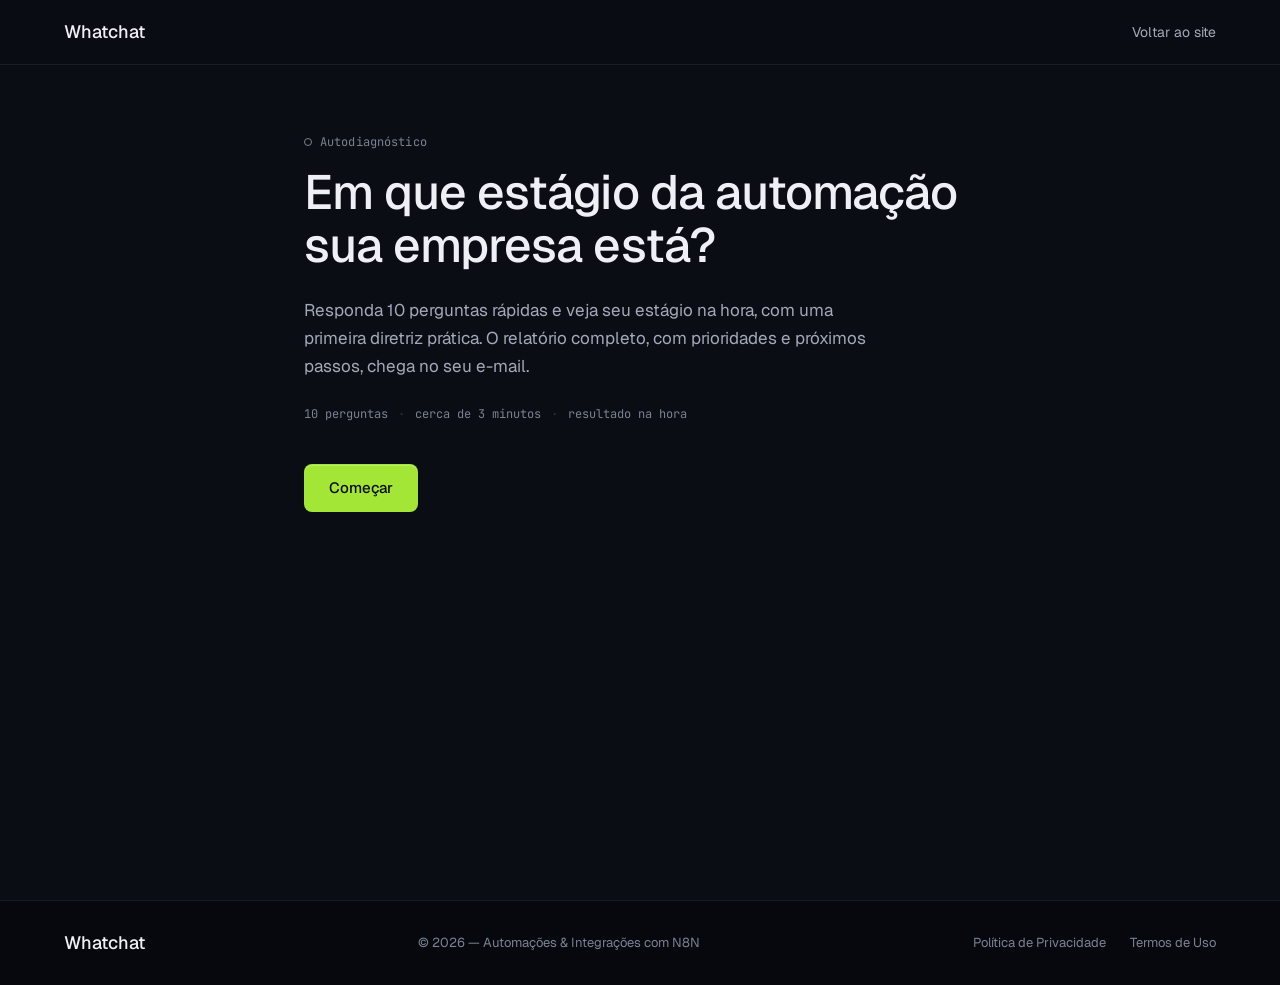
==== diagnostico.html @ 628d9ab1 "Unslop do site e autodiagnostico de automacao - Redesenha o site: grafite neutro, um accent, Geist, " ====
<!DOCTYPE html>
<html lang="pt-BR">
<head>
  <meta charset="UTF-8" />
  <meta name="viewport" content="width=device-width, initial-scale=1.0" />
  <title>Autodiagnóstico de automação — Whatchat</title>
  <meta name="description" content="Descubra em que estágio de automação sua empresa está. Responda 10 perguntas rápidas, veja seu resultado na hora e receba o relatório completo por e-mail." />

  <meta property="og:type" content="website" />
  <meta property="og:url" content="https://whatchat.com.br/diagnostico.html" />
  <meta property="og:title" content="Autodiagnóstico de automação — Whatchat" />
  <meta property="og:description" content="Descubra em que estágio de automação sua empresa está. Responda 10 perguntas rápidas e receba o relatório completo por e-mail." />
  <meta property="og:image" content="https://whatchat.com.br/imagens/post1.png" />
  <meta property="og:locale" content="pt_BR" />

  <link rel="stylesheet" href="style.css" />
  <link rel="preconnect" href="https://fonts.googleapis.com" />
  <link rel="preconnect" href="https://fonts.gstatic.com" crossorigin />
  <link href="https://fonts.googleapis.com/css2?family=Geist:wght@400;500&family=JetBrains+Mono:wght@400;500&display=swap" rel="stylesheet" />
</head>
<body>

  <nav class="nav scrolled">
    <div class="nav__inner">
      <a href="/" class="nav__logo">Whatchat</a>
      <a href="/" class="nav__back">Voltar ao site</a>
    </div>
  </nav>

  <main class="dx">
    <div class="container dx__inner">

      <!-- 1. Entrada -->
      <section id="dxIntro" aria-labelledby="dxIntroTitle">
        <div class="section-label">Autodiagnóstico</div>
        <h1 class="dx-title" id="dxIntroTitle">Em que estágio da automação sua empresa está?</h1>
        <p class="dx-lead">
          Responda 10 perguntas rápidas e veja seu estágio na hora, com uma primeira diretriz prática.
          O relatório completo, com prioridades e próximos passos, chega no seu e-mail.
        </p>
        <p class="dx-meta"><span>10 perguntas</span><span>cerca de 3 minutos</span><span>resultado na hora</span></p>
        <button type="button" class="btn btn--primary btn--lg" id="dxStart">Começar</button>
      </section>

      <!-- 2. Perguntas -->
      <section id="dxQuiz" hidden aria-label="Perguntas do autodiagnóstico">
        <div class="dx-top">
          <span id="dxCount" aria-live="polite">Pergunta 1 de 10</span>
          <span id="dxArea"></span>
        </div>
        <div class="dx-progress" role="progressbar" aria-label="Progresso" aria-valuemin="0" aria-valuemax="10" aria-valuenow="1">
          <div class="dx-progress__fill" id="dxBar"></div>
        </div>
        <div id="dxQuestion"></div>
        <div class="dx-actions">
          <button type="button" class="btn btn--ghost" id="dxBack">Voltar</button>
          <button type="button" class="btn btn--primary" id="dxNext" disabled>Continuar</button>
        </div>
      </section>

      <!-- 3. Resultado parcial + porta de contato -->
      <section id="dxResult" hidden aria-labelledby="dxStageName">
        <div class="section-label">Seu resultado</div>
        <h1 class="dx-stage__name" id="dxStageName" tabindex="-1"></h1>
        <p class="dx-stage__score" id="dxScore"></p>
        <ol class="dx-track" id="dxTrack" aria-label="Estágios de automação"></ol>
        <p class="dx-lead" id="dxStageText"></p>

        <h2 class="dx-h2">Como você está em cada área</h2>
        <ul class="dx-areas" id="dxAreas"></ul>

        <div class="dx-tip">
          <p class="dx-tip__label">Primeiro passo recomendado</p>
          <p id="dxTip"></p>
        </div>

        <div class="dx-gate">
          <h2 class="dx-gate__title">Receba o relatório completo por e-mail</h2>
          <ul class="dx-gate__list">
            <li>Nota detalhada em cada área, com o que está funcionando e o que está travando</li>
            <li>As três automações que eu priorizaria para o seu perfil</li>
            <li>Um roteiro de próximos passos para o seu estágio</li>
          </ul>

          <form id="dxForm" novalidate>
            <div class="form-group">
              <label for="dxName">Nome</label>
              <input type="text" id="dxName" name="nome" autocomplete="name" placeholder="Seu nome" required />
            </div>
            <div class="form-group">
              <label for="dxEmail">E-mail</label>
              <input type="email" id="dxEmail" name="email" autocomplete="email" placeholder="seu@email.com" required />
            </div>
            <div class="form-group">
              <label for="dxPhone">WhatsApp</label>
              <input type="tel" id="dxPhone" name="whatsapp" autocomplete="tel" inputmode="tel" placeholder="(21) 99999-9999" required />
            </div>
            <div class="form-group">
              <label for="dxCompany">Empresa <span class="dx-optional">(opcional)</span></label>
              <input type="text" id="dxCompany" name="empresa" autocomplete="organization" placeholder="Nome da empresa" />
            </div>

            <!-- Campo isca contra robôs: pessoas não veem nem preenchem -->
            <div class="dx-hp" aria-hidden="true">
              <label for="dxWebsite">Site</label>
              <input type="text" id="dxWebsite" name="website" tabindex="-1" autocomplete="off" />
            </div>

            <label class="dx-check">
              <input type="checkbox" id="dxConsentPolicy" required />
              <span>Li e aceito a <a href="/privacidade.html" target="_blank" rel="noopener">Política de Privacidade</a> e autorizo o uso dos meus dados para gerar e enviar o relatório.</span>
            </label>
            <label class="dx-check">
              <input type="checkbox" id="dxConsentContact" />
              <span>Aceito receber contato da Whatchat por WhatsApp ou e-mail sobre propostas e serviços de automação. Posso revogar quando quiser.</span>
            </label>

            <p class="dx-error" id="dxFormError" role="alert" hidden></p>
            <button type="submit" class="btn btn--primary btn--lg btn--full" id="dxSubmit">Receber relatório completo</button>
          </form>
        </div>

        <button type="button" class="dx-restart" id="dxRestart">Refazer o autodiagnóstico</button>
      </section>

      <!-- 4. Confirmação -->
      <section id="dxDone" hidden aria-labelledby="dxDoneTitle">
        <div class="section-label">Relatório enviado</div>
        <h1 class="dx-title" id="dxDoneTitle" tabindex="-1">Seu relatório está a caminho</h1>
        <p class="dx-lead">Enviei para <strong id="dxDoneEmail"></strong>. Se não aparecer em alguns minutos, confira a caixa de spam.</p>
        <p class="dx-lead">
          Quer ir além do relatório? No diagnóstico gratuito, olhamos juntos os seus processos e eu aponto por onde começar.
        </p>
        <div class="dx-done__btns">
          <a href="https://wa.me/5521995132305" class="btn btn--primary btn--lg" target="_blank" rel="noopener">Falar no WhatsApp</a>
          <a href="/#contato" class="btn btn--ghost btn--lg">Solicitar diagnóstico gratuito</a>
        </div>
      </section>

    </div>
  </main>

  <footer class="footer">
    <div class="container footer__inner">
      <a href="/" class="nav__logo">Whatchat</a>
      <p class="footer__copy">© 2026 — Automações & Integrações com N8N</p>
      <div class="footer__links">
        <a href="/privacidade.html">Política de Privacidade</a>
        <a href="/termos.html">Termos de Uso</a>
      </div>
    </div>
  </footer>

  <script src="diagnostico.js"></script>
</body>
</html>
---- style.css ----
/* ── Reset & tokens ── */
*, *::before, *::after { box-sizing: border-box; margin: 0; padding: 0; }

:root {
  /* Neutral ramp (ink): surfaces, hairlines and text roles */
  --bg-deep: #07080d;
  --bg: #0b0d14;
  --card: #11141c;
  --raised: #1a1e28;
  --raised-2: #222735;
  --line: rgba(238, 240, 245, .08);
  --line-strong: rgba(238, 240, 245, .16);
  --text: #eef0f5;
  --text-2: #a3a9b8;
  --text-3: #7a8296;

  /* One accent, used rarely: primary action, live state, final step */
  --accent: #a3e635;
  --on-accent: #0b0d14;
  --negative: #e5484d;

  --font: 'Geist', system-ui, -apple-system, 'Segoe UI', sans-serif;
  --mono: 'JetBrains Mono', ui-monospace, 'SFMono-Regular', Menlo, monospace;
  --ease: cubic-bezier(.22, 1, .36, 1);

  /* Aliases used by the legal pages */
  --text-muted: var(--text-2);
  --text-dim: var(--text-3);
}

html { scroll-behavior: smooth; }

body {
  font-family: var(--font);
  background: var(--bg);
  color: var(--text);
  font-size: 16px;
  line-height: 1.6;
  overflow-x: hidden;
  -webkit-font-smoothing: antialiased;
}

section[id] { scroll-margin-top: 64px; }

.container {
  max-width: 1200px;
  margin: 0 auto;
  padding: 0 24px;
}

.section { padding: 96px 0; }

a { color: inherit; }

:focus-visible {
  outline: 2px solid var(--accent);
  outline-offset: 2px;
}

/* ── Typography ── */
.section-label {
  display: inline-flex;
  align-items: center;
  gap: 8px;
  font-family: var(--mono);
  font-size: 12px;
  line-height: 16px;
  letter-spacing: .01em;
  color: var(--text-3);
  margin-bottom: 16px;
}
/* Signature: the port dot of a workflow node */
.section-label::before {
  content: '';
  width: 8px;
  height: 8px;
  border-radius: 50%;
  border: 1px solid var(--text-3);
}

.legal-page .section-label { display: flex; }

.section-title {
  font-size: clamp(1.75rem, 3.4vw, 2.25rem);
  font-weight: 500;
  line-height: 1.15;
  letter-spacing: -.01em;
  margin-bottom: 16px;
  max-width: 24ch;
}

.section-sub {
  font-size: 17px;
  line-height: 28px;
  color: var(--text-2);
  max-width: 36rem;
  margin-bottom: 48px;
}

.accent { color: var(--accent); }

strong { color: var(--text); font-weight: 500; }

/* ── Buttons ── */
.btn {
  display: inline-flex;
  align-items: center;
  justify-content: center;
  gap: 8px;
  height: 40px;
  padding: 0 20px;
  border-radius: 8px;
  font-family: inherit;
  font-size: 15px;
  font-weight: 500;
  text-decoration: none;
  cursor: pointer;
  border: 1px solid transparent;
  transition: color .15s var(--ease), background-color .15s var(--ease), border-color .15s var(--ease), transform .15s var(--ease);
  white-space: nowrap;
}
.btn:active { transform: scale(.98); }

.btn--primary {
  background: var(--accent);
  color: var(--on-accent);
  box-shadow: inset 0 1px 0 rgba(255, 255, 255, .25);
}
.btn--primary:hover { background: #b5ec5a; }

.btn--ghost {
  background: var(--raised);
  color: var(--text);
  border-color: var(--line-strong);
  box-shadow: inset 0 1px 0 rgba(255, 255, 255, .06);
}
.btn--ghost:hover { background: var(--raised-2); }

.btn--lg { height: 48px; padding: 0 24px; }
.btn--sm { height: 36px; padding: 0 16px; font-size: 14px; }
.btn--full { width: 100%; }

.btn.is-success { background: var(--raised-2); color: var(--text); box-shadow: none; }
.btn.is-error { background: var(--negative); color: #fff; }
.btn:disabled:not(.is-success) { opacity: .6; cursor: not-allowed; }

/* ── Nav ── */
.nav {
  position: fixed;
  top: 0; left: 0; right: 0;
  z-index: 100;
  transition: background-color .3s var(--ease), border-color .3s var(--ease);
  border-bottom: 1px solid transparent;
}

.nav.scrolled {
  background: rgba(11, 13, 20, .96);
  backdrop-filter: blur(12px);
  border-bottom-color: var(--line);
}

.nav__inner {
  max-width: 1200px;
  height: 64px;
  margin: 0 auto;
  padding: 0 24px;
  display: flex;
  align-items: center;
  justify-content: space-between;
}

.nav__logo {
  font-family: var(--font);
  font-size: 18px;
  line-height: 1;
  font-weight: 500;
  color: var(--text);
  text-decoration: none;
}

.nav__links {
  display: flex;
  align-items: center;
  gap: 32px;
  list-style: none;
}

.nav__links a {
  color: var(--text-2);
  text-decoration: none;
  font-size: 14px;
  font-weight: 400;
  transition: color .15s var(--ease), background-color .15s var(--ease);
}
.nav__links a:hover { color: var(--text); }
.nav__links .btn { color: var(--text); font-weight: 500; }

.nav__hamburger {
  display: none;
  flex-direction: column;
  gap: 5px;
  background: none;
  border: none;
  cursor: pointer;
  padding: 8px;
}
.nav__hamburger span {
  display: block;
  width: 20px;
  height: 1.5px;
  background: var(--text);
  border-radius: 2px;
}

.nav__mobile {
  display: none;
  flex-direction: column;
  background: var(--bg-deep);
  border-bottom: 1px solid var(--line);
  padding: 8px 0;
}
.nav__mobile.open { display: flex; }
.nav__mobile a {
  color: var(--text-2);
  text-decoration: none;
  padding: 12px 24px;
  font-size: 15px;
  transition: background-color .15s var(--ease), color .15s var(--ease);
}
.nav__mobile a:hover { background: var(--card); color: var(--text); }

/* ── Hero ── */
.hero {
  min-height: 100svh;
  display: flex;
  align-items: center;
  padding: 128px 0 96px;
}

.hero__inner {
  width: 100%;
  display: grid;
  grid-template-columns: minmax(0, 1fr) 480px;
  gap: 64px;
  align-items: center;
}

.hero__status {
  display: inline-flex;
  align-items: center;
  gap: 8px;
  font-family: var(--mono);
  font-size: 12px;
  line-height: 16px;
  color: var(--text-3);
  margin-bottom: 24px;
}
.hero__status::before {
  content: '';
  width: 6px;
  height: 6px;
  border-radius: 50%;
  background: var(--accent);
}

.hero__title {
  font-size: clamp(2.25rem, 4.6vw, 3.5rem);
  font-weight: 500;
  line-height: 1.08;
  letter-spacing: -.025em;
  margin-bottom: 24px;
}

.hero__sub {
  font-size: 18px;
  line-height: 28px;
  color: var(--text-2);
  max-width: 36rem;
  margin-bottom: 40px;
}

.hero__ctas {
  display: flex;
  gap: 12px;
  flex-wrap: wrap;
  margin-bottom: 48px;
}

.hero__tools {
  font-family: var(--mono);
  font-size: 12px;
  line-height: 20px;
  color: var(--text-3);
}
.hero__tools span { white-space: nowrap; }
.hero__tools span + span::before {
  content: '·';
  margin: 0 10px;
  color: var(--line-strong);
}

/* One entrance on load: short fade and rise, small stagger */
@keyframes rise {
  from { opacity: 0; transform: translateY(10px); }
  to { opacity: 1; transform: none; }
}
.hero__text > * { animation: rise .45s var(--ease) both; }
.hero__text > :nth-child(2) { animation-delay: 60ms; }
.hero__text > :nth-child(3) { animation-delay: 120ms; }
.hero__text > :nth-child(4) { animation-delay: 180ms; }
.hero__text > :nth-child(5) { animation-delay: 240ms; }
.flow { animation: rise .5s var(--ease) 180ms both; }

/* ── Workflow preview ── */
.flow {
  background: var(--card);
  border: 1px solid var(--line);
  border-radius: 16px;
  overflow: hidden;
}

.flow__bar {
  display: flex;
  justify-content: space-between;
  align-items: center;
  gap: 16px;
  height: 44px;
  padding: 0 24px;
  border-bottom: 1px solid var(--line);
  font-family: var(--mono);
  font-size: 12px;
  line-height: 16px;
  color: var(--text-3);
}
.flow__bar span:first-child { overflow: hidden; text-overflow: ellipsis; white-space: nowrap; }
.flow__state { display: inline-flex; align-items: center; gap: 8px; color: var(--text-2); }
.flow__state::before {
  content: '';
  width: 6px;
  height: 6px;
  border-radius: 50%;
  background: var(--accent);
}

.flow__canvas {
  display: grid;
  grid-template-columns: 1fr 1fr;
  column-gap: 56px;
  row-gap: 40px;
  padding: 32px 24px;
}

.node {
  position: relative;
  display: flex;
  flex-direction: column;
  gap: 4px;
  padding: 12px 16px;
  background: var(--raised);
  border: 1px solid var(--line);
  border-radius: 8px;
}
.node.is-active {
  background: var(--raised-2);
  box-shadow: inset 0 1px 0 rgba(255, 255, 255, .12);
}
.node.is-active .node__meta { color: var(--accent); }

.node__kind {
  display: flex;
  align-items: center;
  gap: 8px;
  font-family: var(--mono);
  font-size: 12px;
  line-height: 16px;
  color: var(--text-3);
}
.node__kind svg {
  width: 16px;
  height: 16px;
  fill: none;
  stroke: currentColor;
  stroke-width: 1.5;
  stroke-linecap: round;
  stroke-linejoin: round;
}
.node__title { font-size: 14px; line-height: 20px; font-weight: 500; }
.node__meta { font-family: var(--mono); font-size: 12px; line-height: 16px; color: var(--text-3); }

/* Connectors: lines and ports between nodes */
.node:not(:last-child)::after {
  content: '';
  position: absolute;
  background: var(--line-strong);
}
.port {
  position: absolute;
  display: none;
  width: 8px;
  height: 8px;
  border-radius: 50%;
  background: var(--card);
  border: 1px solid var(--text-3);
}
.port--t { top: -4px; left: calc(50% - 4px); }
.port--b { bottom: -4px; left: calc(50% - 4px); }
.port--l { left: -4px; top: calc(50% - 4px); }
.port--r { right: -4px; top: calc(50% - 4px); }

@media (min-width: 561px) {
  /* Snake layout: 1 → 2 on top, 2 ↓ 3, 3 ← 4 on the bottom row */
  .node:nth-child(3) { grid-column: 2; grid-row: 2; }
  .node:nth-child(4) { grid-column: 1; grid-row: 2; }

  .node:nth-child(1)::after { top: 50%; left: 100%; width: 56px; height: 1px; }
  .node:nth-child(2)::after { top: 100%; left: 50%; width: 1px; height: 40px; }
  .node:nth-child(3)::after { top: 50%; right: 100%; width: 56px; height: 1px; }

  .node:nth-child(1) .port--r,
  .node:nth-child(2) .port--l,
  .node:nth-child(2) .port--b,
  .node:nth-child(3) .port--t,
  .node:nth-child(3) .port--l,
  .node:nth-child(4) .port--r { display: block; }
}

@media (max-width: 560px) {
  .flow__canvas { grid-template-columns: 1fr; row-gap: 24px; padding: 24px 16px; }
  .node:not(:last-child)::after { top: 100%; left: 50%; width: 1px; height: 24px; }
  .node:not(:last-child) .port--b,
  .node:not(:first-child) .port--t { display: block; }
}

.flow__log {
  border-top: 1px solid var(--line);
  padding: 16px 24px;
  font-family: var(--mono);
  font-size: 12px;
  line-height: 20px;
  color: var(--text-3);
}
.flow__log div {
  display: grid;
  grid-template-columns: 64px minmax(0, 1fr) auto;
  gap: 12px;
}
.flow__log span:nth-child(2) { color: var(--text-2); overflow: hidden; text-overflow: ellipsis; white-space: nowrap; }
.flow__log span:last-child { text-align: right; font-variant-numeric: tabular-nums; }

/* ── Stats ── */
.stats {
  background: var(--bg-deep);
  border-top: 1px solid var(--line);
  border-bottom: 1px solid var(--line);
}

.stats__grid {
  display: grid;
  grid-template-columns: repeat(4, 1fr);
}

.stat {
  display: flex;
  flex-direction: column;
  gap: 12px;
  padding: 40px 32px;
  border-left: 1px solid var(--line);
}
.stat:first-child { padding-left: 0; border-left: none; }

.stat__num {
  font-family: var(--mono);
  font-size: 32px;
  line-height: 1;
  font-weight: 500;
  font-variant-numeric: tabular-nums;
}
.stat__label {
  font-size: 14px;
  line-height: 20px;
  color: var(--text-2);
  max-width: 20ch;
}

/* ── About ── */
.about__inner {
  display: grid;
  grid-template-columns: 1fr 1fr;
  gap: 80px;
  align-items: start;
}

.about__text p {
  color: var(--text-2);
  margin-bottom: 16px;
  font-size: 16px;
  line-height: 26px;
  max-width: 36rem;
}
.about__text p:last-child { margin-bottom: 0; }

.about__skills {
  display: flex;
  flex-direction: column;
  gap: 24px;
}

.skill-group {
  padding-top: 24px;
  border-top: 1px solid var(--line);
}

.skill-group h3 {
  font-size: 15px;
  line-height: 20px;
  font-weight: 500;
  margin-bottom: 12px;
}

.skill-group ul {
  list-style: none;
  display: flex;
  flex-direction: column;
  gap: 8px;
}

.skill-group li {
  font-size: 14px;
  line-height: 20px;
  color: var(--text-2);
  padding-left: 16px;
  position: relative;
}
.skill-group li::before {
  content: '';
  position: absolute;
  left: 0;
  top: 8px;
  width: 4px;
  height: 4px;
  border-radius: 50%;
  background: var(--text-3);
}

/* ── Solutions ── */
.solutions { background: var(--bg-deep); border-top: 1px solid var(--line); }

.solutions__grid {
  display: grid;
  grid-template-columns: repeat(3, 1fr);
  gap: 1px;
  background: rgba(238, 240, 245, .1);
  border: 1px solid rgba(238, 240, 245, .1);
  border-radius: 16px;
  overflow: hidden;
}

.sol-card {
  background: var(--card);
  padding: 32px;
  display: flex;
  flex-direction: column;
  gap: 12px;
  transition: background-color .15s var(--ease);
}
.sol-card:hover { background: var(--raised); }
.sol-card > svg {
  width: 20px;
  height: 20px;
  color: var(--text-3);
  stroke-linecap: round;
  stroke-linejoin: round;
  margin-bottom: 4px;
}

.sol-card h3 {
  font-size: 17px;
  font-weight: 500;
  line-height: 24px;
}

.sol-card p {
  font-size: 14px;
  color: var(--text-2);
  line-height: 22px;
  max-width: 44ch;
}

.sol-card__tags {
  margin-top: auto;
  padding-top: 12px;
  font-family: var(--mono);
  font-size: 12px;
  line-height: 16px;
  color: var(--text-3);
}
.sol-card__tags span + span::before {
  content: '·';
  margin: 0 8px;
  color: var(--line-strong);
}

/* ── Diferenciais ── */
.diff__grid {
  display: grid;
  grid-template-columns: repeat(4, 1fr);
  gap: 40px;
  margin-top: 48px;
}

.diff-item {
  display: flex;
  flex-direction: column;
  gap: 8px;
  padding-top: 24px;
  border-top: 1px solid var(--line);
}

.diff-item__num {
  font-family: var(--mono);
  font-size: 12px;
  line-height: 16px;
  color: var(--text-3);
  margin-bottom: 4px;
}

.diff-item h3 {
  font-size: 17px;
  line-height: 24px;
  font-weight: 500;
}

.diff-item p {
  font-size: 14px;
  color: var(--text-2);
  line-height: 22px;
}

/* ── Process: the same node-and-line motif, as a flow ── */
.process { background: var(--bg-deep); border-top: 1px solid var(--line); }

.process__steps {
  display: grid;
  grid-template-columns: repeat(5, 1fr);
  gap: 24px;
  margin-top: 48px;
}

.step {
  position: relative;
  padding-top: 32px;
}
.step::before {
  content: '';
  position: absolute;
  top: 4px;
  left: 0;
  right: -24px;
  height: 1px;
  background: var(--line-strong);
}
.step:last-child::before { right: 0; }
.step::after {
  content: '';
  position: absolute;
  top: 0;
  left: 0;
  width: 9px;
  height: 9px;
  border-radius: 50%;
  background: var(--bg-deep);
  border: 1px solid var(--text-3);
}
.step:last-child::after { background: var(--accent); border-color: var(--accent); }

.step__num {
  display: block;
  font-family: var(--mono);
  font-size: 12px;
  line-height: 16px;
  color: var(--text-3);
  margin-bottom: 8px;
}
.step h3 {
  font-size: 17px;
  line-height: 24px;
  font-weight: 500;
  margin-bottom: 8px;
}
.step p {
  font-size: 14px;
  color: var(--text-2);
  line-height: 22px;
}

/* ── FAQ ── */
.faq__inner {
  display: grid;
  grid-template-columns: 340px 1fr;
  gap: 80px;
  align-items: start;
}

.faq__list { border-top: 1px solid var(--line); }

.faq-item { border-bottom: 1px solid var(--line); }

.faq-item summary {
  cursor: pointer;
  padding: 20px 0;
  font-size: 16px;
  line-height: 24px;
  font-weight: 500;
  list-style: none;
  display: flex;
  justify-content: space-between;
  align-items: center;
  gap: 24px;
  user-select: none;
}
.faq-item summary::-webkit-details-marker { display: none; }
.faq-item summary::after {
  content: '+';
  font-family: var(--mono);
  font-size: 18px;
  font-weight: 400;
  color: var(--text-3);
  flex-shrink: 0;
  transition: transform .2s var(--ease), color .15s var(--ease);
}
.faq-item[open] summary::after { transform: rotate(45deg); }
.faq-item summary:hover::after { color: var(--text); }

.faq-item p {
  padding: 0 40px 20px 0;
  font-size: 15px;
  color: var(--text-2);
  line-height: 24px;
  max-width: 60ch;
}

/* ── CTA final ── */
.cta-final { border-top: 1px solid var(--line); }

.cta-final__inner {
  display: grid;
  grid-template-columns: 1fr 1fr;
  gap: 80px;
  align-items: start;
}

.cta-final__text p {
  color: var(--text-2);
  font-size: 17px;
  line-height: 28px;
  max-width: 32rem;
  margin-bottom: 32px;
}

.cta-final__btns {
  display: flex;
  gap: 12px;
  flex-wrap: wrap;
}

/* ── Contact form ── */
.contact-form {
  background: var(--card);
  border: 1px solid var(--line);
  border-radius: 16px;
  padding: 32px;
  display: flex;
  flex-direction: column;
  gap: 20px;
}

.form-group {
  display: flex;
  flex-direction: column;
  gap: 8px;
}

.form-group label {
  font-size: 13px;
  line-height: 20px;
  color: var(--text-2);
}

.form-group input,
.form-group textarea {
  background: var(--bg);
  border: 1px solid var(--line-strong);
  border-radius: 8px;
  padding: 12px 16px;
  font-size: 15px;
  line-height: 20px;
  color: var(--text);
  font-family: var(--font);
  outline: none;
  transition: border-color .15s var(--ease);
  resize: vertical;
}

.form-group input::placeholder,
.form-group textarea::placeholder { color: var(--text-3); }

.form-group input:focus,
.form-group textarea:focus { border-color: var(--accent); }

.form-note {
  font-size: 12px;
  line-height: 18px;
  color: var(--text-3);
}
.form-note a {
  color: var(--text-2);
  text-decoration: underline;
  text-underline-offset: 2px;
  transition: color .15s var(--ease);
}
.form-note a:hover { color: var(--text); }

/* ── Footer ── */
.footer {
  background: var(--bg-deep);
  border-top: 1px solid var(--line);
  padding: 32px 0;
}

.footer__inner {
  display: flex;
  align-items: center;
  justify-content: space-between;
  gap: 24px;
  flex-wrap: wrap;
}

.footer__copy {
  font-size: 13px;
  line-height: 20px;
  color: var(--text-3);
}

.footer__links {
  display: flex;
  flex-wrap: wrap;
  gap: 8px 24px;
}
.footer__links a {
  font-size: 13px;
  line-height: 20px;
  color: var(--text-3);
  text-decoration: none;
  transition: color .15s var(--ease);
}
.footer__links a:hover { color: var(--text); }

/* ── Autodiagnóstico ── */
[hidden] { display: none !important; }

.nav__back {
  font-size: 14px;
  color: var(--text-2);
  text-decoration: none;
  transition: color .15s var(--ease);
}
.nav__back:hover { color: var(--text); }

.dx { padding: 128px 0 96px; min-height: 100svh; }
.dx__inner { max-width: 720px; }

.dx-title {
  font-size: clamp(2rem, 5vw, 3rem);
  font-weight: 500;
  line-height: 1.1;
  letter-spacing: -.02em;
  margin-bottom: 24px;
  outline: none;
}
.dx-lead {
  font-size: 17px;
  line-height: 28px;
  color: var(--text-2);
  max-width: 36rem;
  margin-bottom: 24px;
}
.dx-meta {
  display: flex;
  flex-wrap: wrap;
  gap: 4px 0;
  margin-bottom: 40px;
  font-family: var(--mono);
  font-size: 12px;
  line-height: 20px;
  color: var(--text-3);
}
.dx-meta span + span::before { content: '·'; margin: 0 10px; color: var(--line-strong); }

.dx-h2 { font-size: 20px; line-height: 28px; font-weight: 500; margin: 48px 0 16px; }

/* Perguntas */
.dx-top {
  display: flex;
  justify-content: space-between;
  gap: 16px;
  margin-bottom: 12px;
  font-family: var(--mono);
  font-size: 12px;
  line-height: 16px;
  color: var(--text-3);
}
.dx-progress { height: 2px; background: var(--line-strong); border-radius: 2px; overflow: hidden; }
.dx-progress__fill { height: 100%; width: 0; background: var(--accent); transition: width .3s var(--ease); }

.dx-fieldset { border: 0; min-width: 0; }
.dx-question {
  display: block;
  width: 100%;
  margin: 40px 0 24px;
  font-size: clamp(1.375rem, 2.6vw, 1.75rem);
  line-height: 1.25;
  font-weight: 500;
  letter-spacing: -.01em;
  outline: none;
}
.dx-hint { margin: -12px 0 20px; font-size: 14px; line-height: 20px; color: var(--text-3); }

.dx-options { display: grid; gap: 8px; }
.dx-options--chips { grid-template-columns: repeat(2, 1fr); }

.dx-option {
  position: relative;
  display: flex;
  align-items: flex-start;
  gap: 16px;
  padding: 16px 20px;
  background: var(--card);
  border: 1px solid var(--line-strong);
  border-radius: 12px;
  font-size: 15px;
  line-height: 22px;
  color: var(--text-2);
  cursor: pointer;
  transition: background-color .15s var(--ease), border-color .15s var(--ease), color .15s var(--ease);
}
.dx-option:hover { background: var(--raised); color: var(--text); }
.dx-option input { position: absolute; opacity: 0; pointer-events: none; }
.dx-option__dot {
  flex-shrink: 0;
  width: 12px;
  height: 12px;
  margin-top: 5px;
  border-radius: 50%;
  border: 1px solid var(--text-3);
  transition: background-color .15s var(--ease), border-color .15s var(--ease);
}
.dx-option--multi .dx-option__dot { border-radius: 3px; }
.dx-option:has(input:checked) { background: var(--raised-2); border-color: var(--text-3); color: var(--text); }
.dx-option:has(input:checked) .dx-option__dot { background: var(--accent); border-color: var(--accent); }
.dx-option:has(input:focus-visible) { outline: 2px solid var(--accent); outline-offset: 2px; }

.dx-actions { display: flex; justify-content: space-between; gap: 12px; margin-top: 32px; }

/* Resultado */
.dx-stage__name {
  font-size: clamp(2.25rem, 6vw, 3.5rem);
  font-weight: 500;
  line-height: 1.08;
  letter-spacing: -.025em;
  margin-bottom: 12px;
  outline: none;
}
.dx-stage__score { font-family: var(--mono); font-size: 12px; line-height: 16px; color: var(--text-3); }

.dx-track {
  display: grid;
  grid-template-columns: repeat(4, 1fr);
  gap: 24px;
  list-style: none;
  margin: 32px 0 40px;
}
.dx-track li {
  position: relative;
  padding-top: 24px;
  font-family: var(--mono);
  font-size: 12px;
  line-height: 16px;
  color: var(--text-3);
}
.dx-track li::before {
  content: '';
  position: absolute;
  top: 4px;
  left: 0;
  right: -24px;
  height: 1px;
  background: var(--line-strong);
}
.dx-track li:last-child::before { right: 0; }
.dx-track li::after {
  content: '';
  position: absolute;
  top: 0;
  left: 0;
  width: 9px;
  height: 9px;
  border-radius: 50%;
  background: var(--bg);
  border: 1px solid var(--text-3);
}
.dx-track li.is-done::after { background: var(--text-3); }
.dx-track li.is-current { color: var(--text); }
.dx-track li.is-current::after { background: var(--accent); border-color: var(--accent); }

.dx-areas { list-style: none; border-top: 1px solid var(--line); }
.dx-areas li {
  display: grid;
  grid-template-columns: 1fr auto;
  gap: 8px 16px;
  padding: 16px 0;
  border-bottom: 1px solid var(--line);
}
.dx-areas__name { font-size: 15px; line-height: 20px; }
.dx-areas__level { font-family: var(--mono); font-size: 12px; line-height: 20px; color: var(--text-3); }
.dx-seg { grid-column: 1 / -1; display: grid; grid-template-columns: repeat(3, 1fr); gap: 4px; }
.dx-seg i { height: 4px; border-radius: 2px; background: var(--line-strong); }
.dx-seg i.on { background: var(--text-2); }

.dx-tip {
  margin-top: 32px;
  padding: 24px;
  background: var(--card);
  border: 1px solid var(--line);
  border-radius: 16px;
}
.dx-tip__label { margin-bottom: 8px; font-family: var(--mono); font-size: 12px; line-height: 16px; color: var(--text-3); }
.dx-tip p:last-child { font-size: 16px; line-height: 26px; color: var(--text); }

.dx-gate {
  margin-top: 48px;
  padding: 32px;
  background: var(--card);
  border: 1px solid var(--line-strong);
  border-radius: 16px;
}
.dx-gate__title { font-size: 22px; line-height: 28px; font-weight: 500; margin-bottom: 16px; }
.dx-gate__list { list-style: none; display: grid; gap: 8px; margin-bottom: 32px; }
.dx-gate__list li { position: relative; padding-left: 16px; font-size: 14px; line-height: 20px; color: var(--text-2); }
.dx-gate__list li::before {
  content: '';
  position: absolute;
  left: 0;
  top: 8px;
  width: 4px;
  height: 4px;
  border-radius: 50%;
  background: var(--text-3);
}
#dxForm { display: flex; flex-direction: column; gap: 20px; }
.dx-optional { color: var(--text-3); }
.dx-hp { position: absolute; left: -9999px; width: 1px; height: 1px; overflow: hidden; }

.dx-check { display: flex; align-items: flex-start; gap: 12px; font-size: 13px; line-height: 20px; color: var(--text-2); cursor: pointer; }
.dx-check input { flex-shrink: 0; width: 16px; height: 16px; margin-top: 2px; accent-color: var(--accent); cursor: pointer; }
.dx-check a { color: var(--text); text-decoration: underline; text-underline-offset: 2px; }

.dx-error { font-size: 13px; line-height: 20px; color: #f2797d; }

.dx-restart {
  margin-top: 24px;
  padding: 0;
  background: none;
  border: 0;
  font: inherit;
  font-size: 14px;
  color: var(--text-3);
  text-decoration: underline;
  text-underline-offset: 2px;
  cursor: pointer;
  transition: color .15s var(--ease);
}
.dx-restart:hover { color: var(--text); }

.dx-done__btns { display: flex; flex-wrap: wrap; gap: 12px; margin-top: 32px; }

@media (max-width: 640px) {
  .dx { padding: 104px 0 64px; }
  .dx-options--chips { grid-template-columns: 1fr; }
  .dx-track { gap: 8px; }
  .dx-track li::before { right: -8px; }
  .dx-gate { padding: 24px 20px; }
  .dx-actions .btn { flex: 1; }
  .dx-done__btns { flex-direction: column; align-items: stretch; }
}

/* ── Responsive ── */
@media (max-width: 1080px) {
  .hero { min-height: 0; padding: 112px 0 64px; }
  .hero__inner { grid-template-columns: minmax(0, 1fr); gap: 56px; }
  .flow { max-width: 480px; }
}

@media (max-width: 1024px) {
  .stats__grid { grid-template-columns: repeat(2, 1fr); }
  .stat:nth-child(3) { padding-left: 0; border-left: none; }
  .stat:nth-child(n + 3) { border-top: 1px solid var(--line); }

  .about__inner,
  .faq__inner,
  .cta-final__inner { grid-template-columns: 1fr; gap: 48px; }

  .solutions__grid { grid-template-columns: repeat(2, 1fr); }
  .diff__grid { grid-template-columns: repeat(2, 1fr); gap: 32px; }
}

@media (max-width: 900px) {
  /* Process turns vertical: the line runs down the left */
  .process__steps { grid-template-columns: 1fr; gap: 0; }
  .step { padding: 0 0 32px 32px; }
  .step:last-child { padding-bottom: 0; }
  .step::before { top: 12px; bottom: -4px; left: 4px; right: auto; width: 1px; height: auto; }
  .step:last-child::before { display: none; }
}

@media (max-width: 768px) {
  .section { padding: 64px 0; }
  .nav__links { display: none; }
  .nav__hamburger { display: flex; }
  .solutions__grid { grid-template-columns: 1fr; }
  .diff__grid { grid-template-columns: 1fr; }
  .sol-card { padding: 24px; }
  .footer__inner { flex-direction: column; align-items: flex-start; }
  .contact-form { padding: 24px 20px; }
  .section-sub { margin-bottom: 32px; }
}

@media (max-width: 480px) {
  .hero__ctas { flex-direction: column; align-items: stretch; }
  .cta-final__btns { flex-direction: column; align-items: stretch; }
  .stat { padding: 32px 16px; }
  .stat__num { font-size: 28px; }
}

@media (prefers-reduced-motion: reduce) {
  html { scroll-behavior: auto; }
  *, *::before, *::after { animation: none !important; transition: none !important; }
}
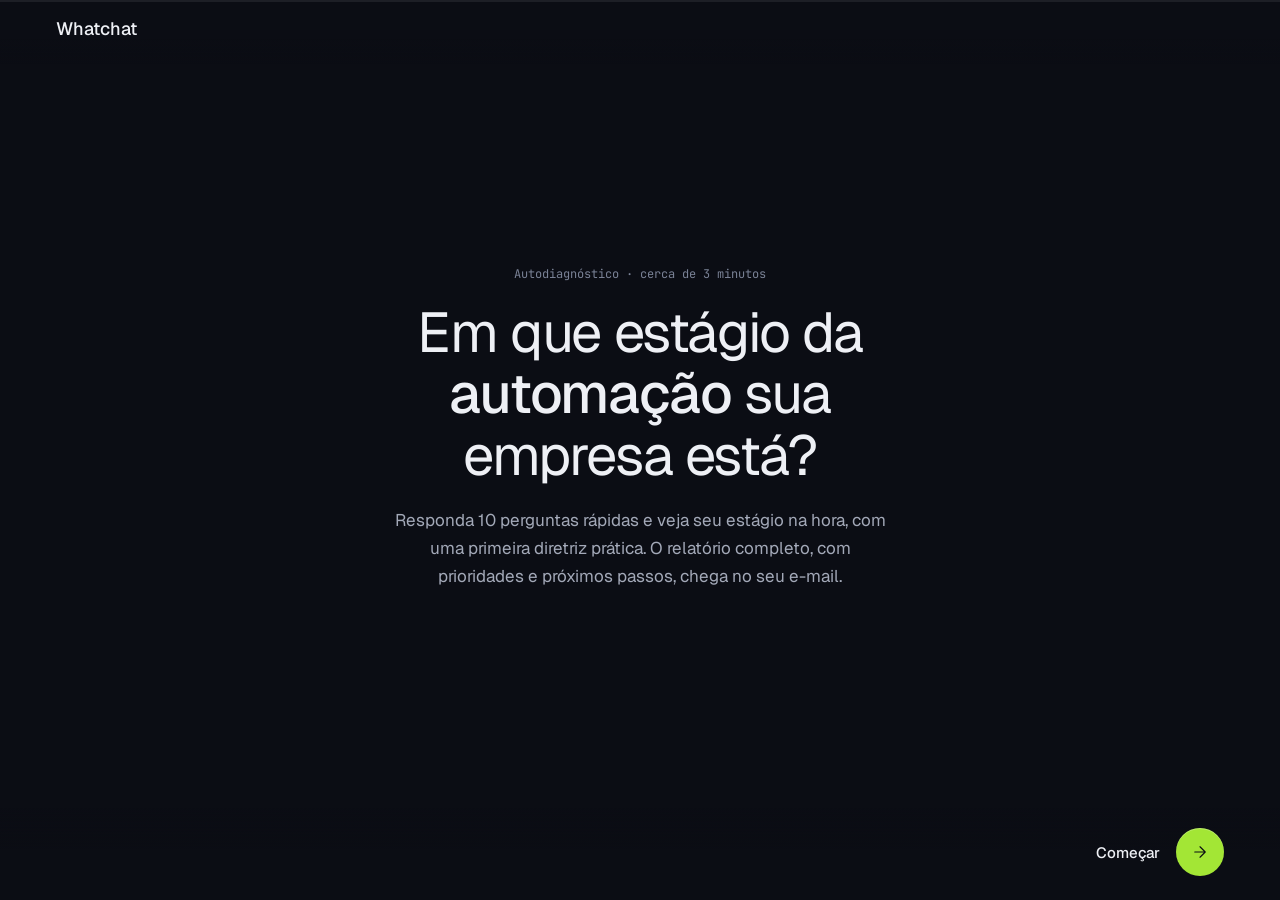
==== commit ff9e625a: "Autodiagnostico em tela cheia, uma pergunta por vez - Fluxo no formato do tb.com.br: progresso no to" ====
--- a/diagnostico.html
+++ b/diagnostico.html
@@ -2,7 +2,8 @@
 <html lang="pt-BR">
 <head>
   <meta charset="UTF-8" />
-  <meta name="viewport" content="width=device-width, initial-scale=1.0" />
+  <meta name="viewport" content="width=device-width, initial-scale=1.0, viewport-fit=cover" />
+  <meta name="theme-color" content="#0b0d14" />
   <title>Autodiagnóstico de automação — Whatchat</title>
   <meta name="description" content="Descubra em que estágio de automação sua empresa está. Responda 10 perguntas rápidas, veja seu resultado na hora e receba o relatório completo por e-mail." />
 
@@ -14,142 +15,41 @@
   <meta property="og:locale" content="pt_BR" />
 
   <link rel="stylesheet" href="style.css" />
+  <link rel="stylesheet" href="diagnostico.css" />
   <link rel="preconnect" href="https://fonts.googleapis.com" />
   <link rel="preconnect" href="https://fonts.gstatic.com" crossorigin />
   <link href="https://fonts.googleapis.com/css2?family=Geist:wght@400;500&family=JetBrains+Mono:wght@400;500&display=swap" rel="stylesheet" />
 </head>
-<body>
+<body class="dxp">
 
-  <nav class="nav scrolled">
-    <div class="nav__inner">
-      <a href="/" class="nav__logo">Whatchat</a>
-      <a href="/" class="nav__back">Voltar ao site</a>
-    </div>
-  </nav>
+  <a href="/" class="dx-logo">Whatchat</a>
+  <div class="dx-progress" id="dxProgress" role="progressbar" aria-label="Progresso do autodiagnóstico" aria-valuemin="0" aria-valuemax="100" aria-valuenow="0">
+    <div id="dxBar"></div>
+  </div>
 
-  <main class="dx">
-    <div class="container dx__inner">
-
-      <!-- 1. Entrada -->
-      <section id="dxIntro" aria-labelledby="dxIntroTitle">
-        <div class="section-label">Autodiagnóstico</div>
-        <h1 class="dx-title" id="dxIntroTitle">Em que estágio da automação sua empresa está?</h1>
-        <p class="dx-lead">
-          Responda 10 perguntas rápidas e veja seu estágio na hora, com uma primeira diretriz prática.
-          O relatório completo, com prioridades e próximos passos, chega no seu e-mail.
-        </p>
-        <p class="dx-meta"><span>10 perguntas</span><span>cerca de 3 minutos</span><span>resultado na hora</span></p>
-        <button type="button" class="btn btn--primary btn--lg" id="dxStart">Começar</button>
-      </section>
-
-      <!-- 2. Perguntas -->
-      <section id="dxQuiz" hidden aria-label="Perguntas do autodiagnóstico">
-        <div class="dx-top">
-          <span id="dxCount" aria-live="polite">Pergunta 1 de 10</span>
-          <span id="dxArea"></span>
-        </div>
-        <div class="dx-progress" role="progressbar" aria-label="Progresso" aria-valuemin="0" aria-valuemax="10" aria-valuenow="1">
-          <div class="dx-progress__fill" id="dxBar"></div>
-        </div>
-        <div id="dxQuestion"></div>
-        <div class="dx-actions">
-          <button type="button" class="btn btn--ghost" id="dxBack">Voltar</button>
-          <button type="button" class="btn btn--primary" id="dxNext" disabled>Continuar</button>
-        </div>
-      </section>
-
-      <!-- 3. Resultado parcial + porta de contato -->
-      <section id="dxResult" hidden aria-labelledby="dxStageName">
-        <div class="section-label">Seu resultado</div>
-        <h1 class="dx-stage__name" id="dxStageName" tabindex="-1"></h1>
-        <p class="dx-stage__score" id="dxScore"></p>
-        <ol class="dx-track" id="dxTrack" aria-label="Estágios de automação"></ol>
-        <p class="dx-lead" id="dxStageText"></p>
-
-        <h2 class="dx-h2">Como você está em cada área</h2>
-        <ul class="dx-areas" id="dxAreas"></ul>
-
-        <div class="dx-tip">
-          <p class="dx-tip__label">Primeiro passo recomendado</p>
-          <p id="dxTip"></p>
-        </div>
-
-        <div class="dx-gate">
-          <h2 class="dx-gate__title">Receba o relatório completo por e-mail</h2>
-          <ul class="dx-gate__list">
-            <li>Nota detalhada em cada área, com o que está funcionando e o que está travando</li>
-            <li>As três automações que eu priorizaria para o seu perfil</li>
-            <li>Um roteiro de próximos passos para o seu estágio</li>
-          </ul>
-
-          <form id="dxForm" novalidate>
-            <div class="form-group">
-              <label for="dxName">Nome</label>
-              <input type="text" id="dxName" name="nome" autocomplete="name" placeholder="Seu nome" required />
-            </div>
-            <div class="form-group">
-              <label for="dxEmail">E-mail</label>
-              <input type="email" id="dxEmail" name="email" autocomplete="email" placeholder="seu@email.com" required />
-            </div>
-            <div class="form-group">
-              <label for="dxPhone">WhatsApp</label>
-              <input type="tel" id="dxPhone" name="whatsapp" autocomplete="tel" inputmode="tel" placeholder="(21) 99999-9999" required />
-            </div>
-            <div class="form-group">
-              <label for="dxCompany">Empresa <span class="dx-optional">(opcional)</span></label>
-              <input type="text" id="dxCompany" name="empresa" autocomplete="organization" placeholder="Nome da empresa" />
-            </div>
-
-            <!-- Campo isca contra robôs: pessoas não veem nem preenchem -->
-            <div class="dx-hp" aria-hidden="true">
-              <label for="dxWebsite">Site</label>
-              <input type="text" id="dxWebsite" name="website" tabindex="-1" autocomplete="off" />
-            </div>
-
-            <label class="dx-check">
-              <input type="checkbox" id="dxConsentPolicy" required />
-              <span>Li e aceito a <a href="/privacidade.html" target="_blank" rel="noopener">Política de Privacidade</a> e autorizo o uso dos meus dados para gerar e enviar o relatório.</span>
-            </label>
-            <label class="dx-check">
-              <input type="checkbox" id="dxConsentContact" />
-              <span>Aceito receber contato da Whatchat por WhatsApp ou e-mail sobre propostas e serviços de automação. Posso revogar quando quiser.</span>
-            </label>
-
-            <p class="dx-error" id="dxFormError" role="alert" hidden></p>
-            <button type="submit" class="btn btn--primary btn--lg btn--full" id="dxSubmit">Receber relatório completo</button>
-          </form>
-        </div>
-
-        <button type="button" class="dx-restart" id="dxRestart">Refazer o autodiagnóstico</button>
-      </section>
-
-      <!-- 4. Confirmação -->
-      <section id="dxDone" hidden aria-labelledby="dxDoneTitle">
-        <div class="section-label">Relatório enviado</div>
-        <h1 class="dx-title" id="dxDoneTitle" tabindex="-1">Seu relatório está a caminho</h1>
-        <p class="dx-lead">Enviei para <strong id="dxDoneEmail"></strong>. Se não aparecer em alguns minutos, confira a caixa de spam.</p>
-        <p class="dx-lead">
-          Quer ir além do relatório? No diagnóstico gratuito, olhamos juntos os seus processos e eu aponto por onde começar.
-        </p>
-        <div class="dx-done__btns">
-          <a href="https://wa.me/5521995132305" class="btn btn--primary btn--lg" target="_blank" rel="noopener">Falar no WhatsApp</a>
-          <a href="/#contato" class="btn btn--ghost btn--lg">Solicitar diagnóstico gratuito</a>
-        </div>
-      </section>
-
-    </div>
+  <main class="dx-stage" id="dxStage" aria-live="polite">
+    <noscript><p class="dx-lead">Ative o JavaScript para fazer o autodiagnóstico, ou fale comigo pelo <a href="https://wa.me/5521995132305">WhatsApp</a>.</p></noscript>
   </main>
 
-  <footer class="footer">
-    <div class="container footer__inner">
-      <a href="/" class="nav__logo">Whatchat</a>
-      <p class="footer__copy">© 2026 — Automações & Integrações com N8N</p>
-      <div class="footer__links">
-        <a href="/privacidade.html">Política de Privacidade</a>
-        <a href="/termos.html">Termos de Uso</a>
-      </div>
+  <footer class="dx-actions" id="dxActions">
+    <button type="button" class="dx-back" id="dxBack" hidden>
+      <svg viewBox="0 0 24 24" aria-hidden="true"><path d="M19 12H5M12 19l-7-7 7-7"/></svg>
+      Voltar
+    </button>
+    <div class="dx-actions__right">
+      <span class="dx-enter" id="dxEnter">pressione <kbd>Enter</kbd></span>
+      <button type="button" class="dx-next" id="dxNext">
+        <span id="dxNextLabel">Começar</span>
+        <span class="dx-next__circle"><svg viewBox="0 0 24 24" aria-hidden="true"><path d="M5 12h14M12 5l7 7-7 7"/></svg></span>
+      </button>
     </div>
   </footer>
+
+  <!-- Campo isca contra robôs: pessoas não veem nem preenchem -->
+  <div class="dx-hp" aria-hidden="true">
+    <label for="dxWebsite">Site</label>
+    <input type="text" id="dxWebsite" name="website" tabindex="-1" autocomplete="off" />
+  </div>
 
   <script src="diagnostico.js"></script>
 </body>
--- a/style.css
+++ b/style.css
@@ -855,243 +855,7 @@
 }
 .footer__links a:hover { color: var(--text); }
 
-/* ── Autodiagnóstico ── */
 [hidden] { display: none !important; }
-
-.nav__back {
-  font-size: 14px;
-  color: var(--text-2);
-  text-decoration: none;
-  transition: color .15s var(--ease);
-}
-.nav__back:hover { color: var(--text); }
-
-.dx { padding: 128px 0 96px; min-height: 100svh; }
-.dx__inner { max-width: 720px; }
-
-.dx-title {
-  font-size: clamp(2rem, 5vw, 3rem);
-  font-weight: 500;
-  line-height: 1.1;
-  letter-spacing: -.02em;
-  margin-bottom: 24px;
-  outline: none;
-}
-.dx-lead {
-  font-size: 17px;
-  line-height: 28px;
-  color: var(--text-2);
-  max-width: 36rem;
-  margin-bottom: 24px;
-}
-.dx-meta {
-  display: flex;
-  flex-wrap: wrap;
-  gap: 4px 0;
-  margin-bottom: 40px;
-  font-family: var(--mono);
-  font-size: 12px;
-  line-height: 20px;
-  color: var(--text-3);
-}
-.dx-meta span + span::before { content: '·'; margin: 0 10px; color: var(--line-strong); }
-
-.dx-h2 { font-size: 20px; line-height: 28px; font-weight: 500; margin: 48px 0 16px; }
-
-/* Perguntas */
-.dx-top {
-  display: flex;
-  justify-content: space-between;
-  gap: 16px;
-  margin-bottom: 12px;
-  font-family: var(--mono);
-  font-size: 12px;
-  line-height: 16px;
-  color: var(--text-3);
-}
-.dx-progress { height: 2px; background: var(--line-strong); border-radius: 2px; overflow: hidden; }
-.dx-progress__fill { height: 100%; width: 0; background: var(--accent); transition: width .3s var(--ease); }
-
-.dx-fieldset { border: 0; min-width: 0; }
-.dx-question {
-  display: block;
-  width: 100%;
-  margin: 40px 0 24px;
-  font-size: clamp(1.375rem, 2.6vw, 1.75rem);
-  line-height: 1.25;
-  font-weight: 500;
-  letter-spacing: -.01em;
-  outline: none;
-}
-.dx-hint { margin: -12px 0 20px; font-size: 14px; line-height: 20px; color: var(--text-3); }
-
-.dx-options { display: grid; gap: 8px; }
-.dx-options--chips { grid-template-columns: repeat(2, 1fr); }
-
-.dx-option {
-  position: relative;
-  display: flex;
-  align-items: flex-start;
-  gap: 16px;
-  padding: 16px 20px;
-  background: var(--card);
-  border: 1px solid var(--line-strong);
-  border-radius: 12px;
-  font-size: 15px;
-  line-height: 22px;
-  color: var(--text-2);
-  cursor: pointer;
-  transition: background-color .15s var(--ease), border-color .15s var(--ease), color .15s var(--ease);
-}
-.dx-option:hover { background: var(--raised); color: var(--text); }
-.dx-option input { position: absolute; opacity: 0; pointer-events: none; }
-.dx-option__dot {
-  flex-shrink: 0;
-  width: 12px;
-  height: 12px;
-  margin-top: 5px;
-  border-radius: 50%;
-  border: 1px solid var(--text-3);
-  transition: background-color .15s var(--ease), border-color .15s var(--ease);
-}
-.dx-option--multi .dx-option__dot { border-radius: 3px; }
-.dx-option:has(input:checked) { background: var(--raised-2); border-color: var(--text-3); color: var(--text); }
-.dx-option:has(input:checked) .dx-option__dot { background: var(--accent); border-color: var(--accent); }
-.dx-option:has(input:focus-visible) { outline: 2px solid var(--accent); outline-offset: 2px; }
-
-.dx-actions { display: flex; justify-content: space-between; gap: 12px; margin-top: 32px; }
-
-/* Resultado */
-.dx-stage__name {
-  font-size: clamp(2.25rem, 6vw, 3.5rem);
-  font-weight: 500;
-  line-height: 1.08;
-  letter-spacing: -.025em;
-  margin-bottom: 12px;
-  outline: none;
-}
-.dx-stage__score { font-family: var(--mono); font-size: 12px; line-height: 16px; color: var(--text-3); }
-
-.dx-track {
-  display: grid;
-  grid-template-columns: repeat(4, 1fr);
-  gap: 24px;
-  list-style: none;
-  margin: 32px 0 40px;
-}
-.dx-track li {
-  position: relative;
-  padding-top: 24px;
-  font-family: var(--mono);
-  font-size: 12px;
-  line-height: 16px;
-  color: var(--text-3);
-}
-.dx-track li::before {
-  content: '';
-  position: absolute;
-  top: 4px;
-  left: 0;
-  right: -24px;
-  height: 1px;
-  background: var(--line-strong);
-}
-.dx-track li:last-child::before { right: 0; }
-.dx-track li::after {
-  content: '';
-  position: absolute;
-  top: 0;
-  left: 0;
-  width: 9px;
-  height: 9px;
-  border-radius: 50%;
-  background: var(--bg);
-  border: 1px solid var(--text-3);
-}
-.dx-track li.is-done::after { background: var(--text-3); }
-.dx-track li.is-current { color: var(--text); }
-.dx-track li.is-current::after { background: var(--accent); border-color: var(--accent); }
-
-.dx-areas { list-style: none; border-top: 1px solid var(--line); }
-.dx-areas li {
-  display: grid;
-  grid-template-columns: 1fr auto;
-  gap: 8px 16px;
-  padding: 16px 0;
-  border-bottom: 1px solid var(--line);
-}
-.dx-areas__name { font-size: 15px; line-height: 20px; }
-.dx-areas__level { font-family: var(--mono); font-size: 12px; line-height: 20px; color: var(--text-3); }
-.dx-seg { grid-column: 1 / -1; display: grid; grid-template-columns: repeat(3, 1fr); gap: 4px; }
-.dx-seg i { height: 4px; border-radius: 2px; background: var(--line-strong); }
-.dx-seg i.on { background: var(--text-2); }
-
-.dx-tip {
-  margin-top: 32px;
-  padding: 24px;
-  background: var(--card);
-  border: 1px solid var(--line);
-  border-radius: 16px;
-}
-.dx-tip__label { margin-bottom: 8px; font-family: var(--mono); font-size: 12px; line-height: 16px; color: var(--text-3); }
-.dx-tip p:last-child { font-size: 16px; line-height: 26px; color: var(--text); }
-
-.dx-gate {
-  margin-top: 48px;
-  padding: 32px;
-  background: var(--card);
-  border: 1px solid var(--line-strong);
-  border-radius: 16px;
-}
-.dx-gate__title { font-size: 22px; line-height: 28px; font-weight: 500; margin-bottom: 16px; }
-.dx-gate__list { list-style: none; display: grid; gap: 8px; margin-bottom: 32px; }
-.dx-gate__list li { position: relative; padding-left: 16px; font-size: 14px; line-height: 20px; color: var(--text-2); }
-.dx-gate__list li::before {
-  content: '';
-  position: absolute;
-  left: 0;
-  top: 8px;
-  width: 4px;
-  height: 4px;
-  border-radius: 50%;
-  background: var(--text-3);
-}
-#dxForm { display: flex; flex-direction: column; gap: 20px; }
-.dx-optional { color: var(--text-3); }
-.dx-hp { position: absolute; left: -9999px; width: 1px; height: 1px; overflow: hidden; }
-
-.dx-check { display: flex; align-items: flex-start; gap: 12px; font-size: 13px; line-height: 20px; color: var(--text-2); cursor: pointer; }
-.dx-check input { flex-shrink: 0; width: 16px; height: 16px; margin-top: 2px; accent-color: var(--accent); cursor: pointer; }
-.dx-check a { color: var(--text); text-decoration: underline; text-underline-offset: 2px; }
-
-.dx-error { font-size: 13px; line-height: 20px; color: #f2797d; }
-
-.dx-restart {
-  margin-top: 24px;
-  padding: 0;
-  background: none;
-  border: 0;
-  font: inherit;
-  font-size: 14px;
-  color: var(--text-3);
-  text-decoration: underline;
-  text-underline-offset: 2px;
-  cursor: pointer;
-  transition: color .15s var(--ease);
-}
-.dx-restart:hover { color: var(--text); }
-
-.dx-done__btns { display: flex; flex-wrap: wrap; gap: 12px; margin-top: 32px; }
-
-@media (max-width: 640px) {
-  .dx { padding: 104px 0 64px; }
-  .dx-options--chips { grid-template-columns: 1fr; }
-  .dx-track { gap: 8px; }
-  .dx-track li::before { right: -8px; }
-  .dx-gate { padding: 24px 20px; }
-  .dx-actions .btn { flex: 1; }
-  .dx-done__btns { flex-direction: column; align-items: stretch; }
-}
 
 /* ── Responsive ── */
 @media (max-width: 1080px) {
--- a/diagnostico.css
+++ b/diagnostico.css
@@ -0,0 +1,370 @@
+/* Autodiagnóstico: fluxo em tela cheia, uma pergunta por vez.
+   Usa os tokens de style.css (rampa ink, um accent, Geist). */
+
+body.dxp { overflow: hidden; --dx-pad: clamp(20px, 5vw, 56px); }
+
+/* Faixa fixa no topo: o conteúdo que rola passa por baixo do logo sem sobrepor */
+body.dxp::before {
+  content: '';
+  position: fixed;
+  top: 0; left: 0; right: 0;
+  z-index: 25;
+  height: 64px;
+  background: linear-gradient(to bottom, var(--bg) 60%, transparent);
+  pointer-events: none;
+}
+
+.dx-logo {
+  position: fixed;
+  top: 20px;
+  left: var(--dx-pad);
+  z-index: 30;
+  font-size: 18px;
+  line-height: 1;
+  font-weight: 500;
+  color: var(--text);
+  text-decoration: none;
+}
+
+.dx-progress {
+  position: fixed;
+  top: 0; left: 0; right: 0;
+  z-index: 31;
+  height: 2px;
+  background: var(--line);
+}
+.dx-progress > div {
+  height: 100%;
+  width: 0;
+  background: var(--accent);
+  transition: width .5s var(--ease);
+}
+
+/* Palco: ocupa a tela e rola por dentro quando o conteúdo é maior */
+.dx-stage {
+  position: relative;
+  height: 100dvh;
+  display: flex;
+  overflow-y: auto;
+  -webkit-overflow-scrolling: touch;
+  padding: 80px var(--dx-pad) calc(124px + env(safe-area-inset-bottom, 0px));
+}
+.dx-stage::-webkit-scrollbar { width: 0; }
+
+.dx-screen { width: 100%; max-width: 680px; margin: auto; text-align: center; }
+
+/* Entrada curta com pequena sequência; saída rápida */
+@keyframes dx-enter { from { opacity: 0; transform: translateY(12px); } to { opacity: 1; transform: none; } }
+@keyframes dx-leave { to { opacity: 0; transform: translateY(-8px); } }
+.dx-screen .anim { animation: dx-enter .45s var(--ease) both; }
+.dx-screen .anim:nth-child(2) { animation-delay: 60ms; }
+.dx-screen .anim:nth-child(3) { animation-delay: 120ms; }
+.dx-screen .anim:nth-child(4) { animation-delay: 180ms; }
+.dx-screen .anim:nth-child(5) { animation-delay: 240ms; }
+.dx-screen.is-leaving { animation: dx-leave .2s var(--ease) both; pointer-events: none; }
+
+/* Textos */
+.dx-eyebrow,
+.dx-qnum {
+  margin-bottom: 20px;
+  font-family: var(--mono);
+  font-size: 12px;
+  line-height: 16px;
+  color: var(--text-3);
+  font-variant-numeric: tabular-nums;
+}
+
+.dx-title {
+  font-size: clamp(1.5rem, 3.6vw, 2.25rem);
+  font-weight: 400;
+  line-height: 1.2;
+  letter-spacing: -.01em;
+  text-wrap: balance;
+  outline: none;
+}
+.dx-title em { font-style: normal; font-weight: 500; }
+.dx-title--xl {
+  font-size: clamp(2rem, 5.4vw, 3.5rem);
+  line-height: 1.1;
+  letter-spacing: -.025em;
+}
+
+.dx-lead {
+  margin: 20px auto 0;
+  max-width: 46ch;
+  font-size: 17px;
+  line-height: 28px;
+  color: var(--text-2);
+}
+.dx-lead a { color: var(--text); text-underline-offset: 2px; }
+.dx-hint { margin: 16px auto 0; max-width: 46ch; font-size: 14px; line-height: 22px; color: var(--text-3); }
+.dx-hint a { color: var(--text-2); text-decoration: underline; text-underline-offset: 2px; }
+.dx-hint a:hover { color: var(--text); }
+.dx-h3 { max-width: 560px; margin: 48px auto 16px; font-size: 18px; line-height: 28px; font-weight: 500; text-align: left; }
+
+/* Opções com letra de atalho */
+.dx-options {
+  display: grid;
+  gap: 8px;
+  max-width: 560px;
+  margin: 32px auto 0;
+  text-align: left;
+}
+.dx-opt {
+  display: flex;
+  align-items: flex-start;
+  gap: 16px;
+  width: 100%;
+  min-height: 56px;
+  padding: 16px 20px;
+  background: var(--card);
+  border: 1px solid var(--line-strong);
+  border-radius: 12px;
+  font-family: inherit;
+  font-size: 15px;
+  line-height: 22px;
+  color: var(--text-2);
+  text-align: left;
+  cursor: pointer;
+  transition: background-color .15s var(--ease), border-color .15s var(--ease), color .15s var(--ease), transform .15s var(--ease);
+}
+.dx-opt:hover { background: var(--raised); color: var(--text); }
+.dx-opt:active { transform: scale(.985); }
+.dx-key {
+  flex-shrink: 0;
+  display: grid;
+  place-items: center;
+  width: 24px;
+  height: 24px;
+  border: 1px solid var(--line-strong);
+  border-radius: 6px;
+  font-family: var(--mono);
+  font-size: 12px;
+  line-height: 1;
+  color: var(--text-3);
+  transition: background-color .15s var(--ease), border-color .15s var(--ease), color .15s var(--ease);
+}
+.dx-opt.is-selected { background: var(--raised-2); border-color: var(--text-3); color: var(--text); }
+.dx-opt.is-selected .dx-key { background: var(--accent); border-color: var(--accent); color: var(--on-accent); }
+
+.dx-options--grid { max-width: 640px; grid-template-columns: repeat(2, 1fr); }
+
+/* Campos de texto grandes e centralizados */
+.dx-field { position: relative; max-width: 460px; margin: 32px auto 0; }
+.dx-field input {
+  width: 100%;
+  padding: 12px 2px 15px;
+  background: transparent;
+  border: 0;
+  border-bottom: 1px solid var(--line-strong);
+  border-radius: 0;
+  outline: none;
+  font-family: inherit;
+  font-size: clamp(1.25rem, 2.8vw, 1.5rem);
+  font-weight: 400;
+  color: var(--text);
+  text-align: center;
+  -webkit-appearance: none;
+  appearance: none;
+  transition: border-color .2s var(--ease);
+}
+.dx-field input::placeholder { color: var(--text-3); }
+.dx-field input:focus { border-color: var(--text-3); }
+.dx-field__line {
+  position: absolute;
+  left: 50%;
+  bottom: -1px;
+  width: 0;
+  height: 1px;
+  background: var(--accent);
+  transform: translateX(-50%);
+  transition: width .35s var(--ease);
+  pointer-events: none;
+}
+.dx-field input:focus ~ .dx-field__line { width: 100%; }
+
+.dx-err {
+  min-height: 20px;
+  margin-top: 12px;
+  font-size: 13px;
+  line-height: 20px;
+  color: #f2797d;
+  opacity: 0;
+  transition: opacity .2s var(--ease);
+}
+.dx-err.on { opacity: 1; }
+
+/* Barra de ações fixa */
+.dx-actions {
+  position: fixed;
+  left: 0; right: 0; bottom: 0;
+  z-index: 20;
+  display: flex;
+  align-items: center;
+  justify-content: space-between;
+  gap: 16px;
+  padding: 20px var(--dx-pad) calc(24px + env(safe-area-inset-bottom, 0px));
+  background: linear-gradient(to top, var(--bg) 55%, transparent);
+}
+.dx-actions__right { display: flex; align-items: center; gap: 20px; margin-left: auto; }
+
+.dx-back {
+  display: inline-flex;
+  align-items: center;
+  gap: 8px;
+  min-height: 48px;
+  padding: 0 4px;
+  background: none;
+  border: 0;
+  font-family: inherit;
+  font-size: 14px;
+  color: var(--text-3);
+  cursor: pointer;
+  transition: color .15s var(--ease);
+}
+.dx-back:hover { color: var(--text); }
+.dx-back svg, .dx-next__circle svg {
+  width: 18px;
+  height: 18px;
+  fill: none;
+  stroke: currentColor;
+  stroke-width: 1.5;
+  stroke-linecap: round;
+  stroke-linejoin: round;
+}
+
+.dx-enter { font-family: var(--mono); font-size: 12px; line-height: 16px; color: var(--text-3); }
+.dx-enter kbd {
+  margin: 0 4px;
+  padding: 2px 6px;
+  border: 1px solid var(--line-strong);
+  border-radius: 4px;
+  font: inherit;
+}
+
+.dx-next {
+  display: inline-flex;
+  align-items: center;
+  gap: 16px;
+  padding: 0;
+  background: none;
+  border: 0;
+  font-family: inherit;
+  font-size: 15px;
+  font-weight: 500;
+  color: var(--text);
+  cursor: pointer;
+}
+.dx-next__circle {
+  display: grid;
+  place-items: center;
+  width: 48px;
+  height: 48px;
+  border-radius: 50%;
+  background: var(--accent);
+  color: var(--on-accent);
+  box-shadow: inset 0 1px 0 rgba(255, 255, 255, .25);
+  transition: background-color .15s var(--ease), transform .15s var(--ease);
+}
+.dx-next:hover .dx-next__circle { background: #b5ec5a; }
+.dx-next:active .dx-next__circle { transform: scale(.97); }
+.dx-next:disabled { opacity: .6; cursor: not-allowed; }
+
+/* Resultado */
+.dx-score { margin-top: 12px; font-family: var(--mono); font-size: 12px; line-height: 16px; color: var(--text-3); }
+
+.dx-track {
+  display: grid;
+  grid-template-columns: repeat(4, 1fr);
+  gap: 24px;
+  max-width: 520px;
+  margin: 32px auto 32px;
+  list-style: none;
+  text-align: left;
+}
+.dx-track li {
+  position: relative;
+  padding-top: 24px;
+  font-family: var(--mono);
+  font-size: 12px;
+  line-height: 16px;
+  color: var(--text-3);
+}
+.dx-track li::before {
+  content: '';
+  position: absolute;
+  top: 4px; left: 0; right: -24px;
+  height: 1px;
+  background: var(--line-strong);
+}
+.dx-track li:last-child::before { right: 0; }
+.dx-track li::after {
+  content: '';
+  position: absolute;
+  top: 0; left: 0;
+  width: 9px;
+  height: 9px;
+  border-radius: 50%;
+  background: var(--bg);
+  border: 1px solid var(--text-3);
+}
+.dx-track li.is-done::after { background: var(--text-3); }
+.dx-track li.is-current { color: var(--text); }
+.dx-track li.is-current::after { background: var(--accent); border-color: var(--accent); }
+
+.dx-areas { max-width: 560px; margin: 0 auto; list-style: none; border-top: 1px solid var(--line); text-align: left; }
+.dx-areas li {
+  display: grid;
+  grid-template-columns: 1fr auto;
+  gap: 8px 16px;
+  padding: 16px 0;
+  border-bottom: 1px solid var(--line);
+}
+.dx-areas__name { font-size: 15px; line-height: 20px; }
+.dx-areas__level { font-family: var(--mono); font-size: 12px; line-height: 20px; color: var(--text-3); }
+.dx-seg { grid-column: 1 / -1; display: grid; grid-template-columns: repeat(3, 1fr); gap: 4px; }
+.dx-seg i { height: 4px; border-radius: 2px; background: var(--line-strong); }
+.dx-seg i.on { background: var(--text-2); }
+
+.dx-tip {
+  max-width: 560px;
+  margin: 32px auto 0;
+  padding: 24px;
+  background: var(--card);
+  border: 1px solid var(--line);
+  border-radius: 16px;
+  text-align: left;
+}
+.dx-tip__label { margin-bottom: 8px; font-family: var(--mono); font-size: 12px; line-height: 16px; color: var(--text-3); }
+.dx-tip p:last-child { font-size: 16px; line-height: 26px; color: var(--text); }
+
+.dx-teaser { max-width: 560px; margin: 32px auto 0; font-size: 14px; line-height: 22px; color: var(--text-3); }
+
+.dx-done__btns { display: flex; flex-wrap: wrap; justify-content: center; gap: 12px; margin-top: 32px; }
+
+.dx-hp { position: absolute; left: -9999px; width: 1px; height: 1px; overflow: hidden; }
+
+/* Telas pequenas */
+@media (max-width: 700px) {
+  .dx-stage { padding: 72px 20px calc(112px + env(safe-area-inset-bottom, 0px)); }
+  .dx-logo { top: 18px; }
+  .dx-options--grid { grid-template-columns: 1fr; }
+  .dx-opt { font-size: 14px; padding: 15px 16px; }
+  .dx-opt:hover { background: var(--card); color: var(--text-2); }
+  .dx-opt.is-selected:hover { background: var(--raised-2); color: var(--text); }
+  .dx-enter { display: none; }
+  .dx-track { gap: 8px; }
+  .dx-track li::before { right: -8px; }
+  .dx-actions { padding-left: 20px; padding-right: 20px; }
+  .dx-done__btns { flex-direction: column; align-items: stretch; }
+}
+
+/* Telas baixas (celular deitado, notebook pequeno) */
+@media (max-height: 720px) {
+  .dx-stage { padding-top: 64px; }
+  .dx-options { margin-top: 24px; }
+}
+
+@media (prefers-reduced-motion: reduce) {
+  .dx-screen .anim, .dx-screen.is-leaving { animation: none !important; }
+}
